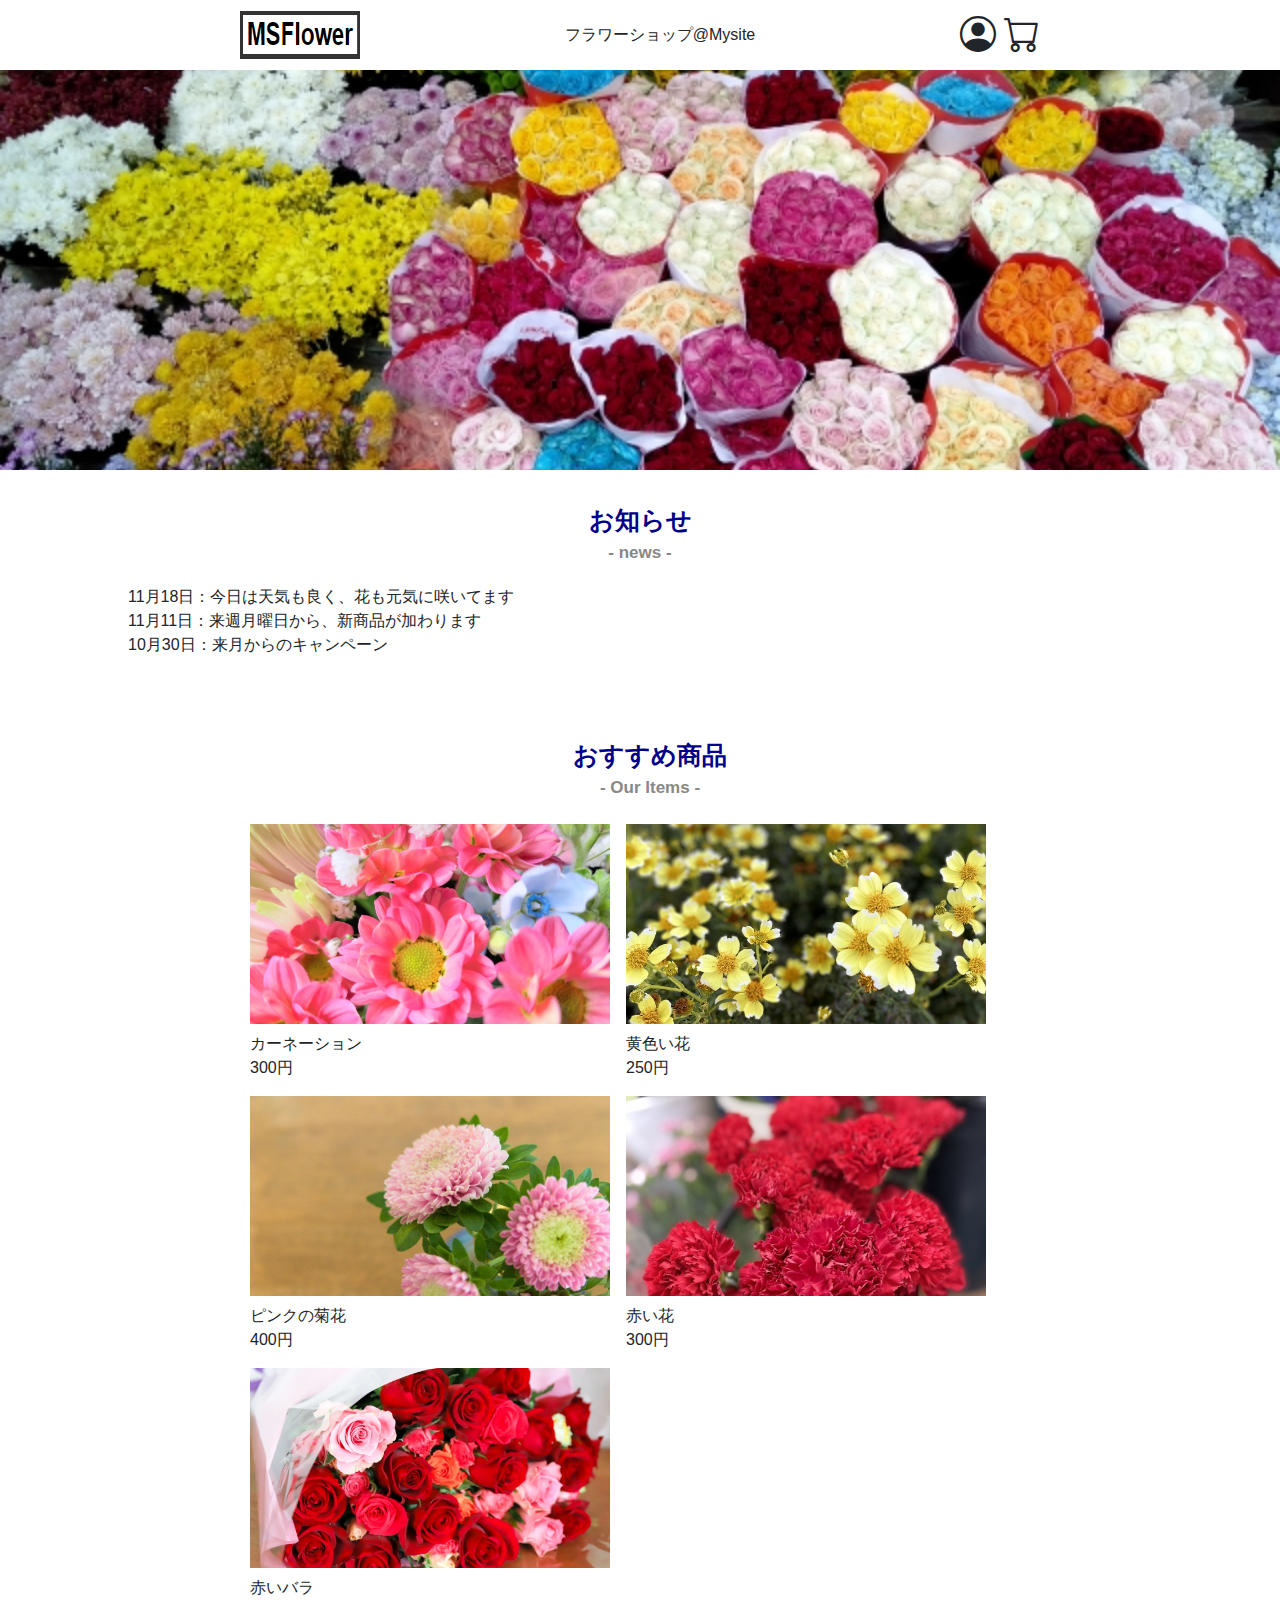
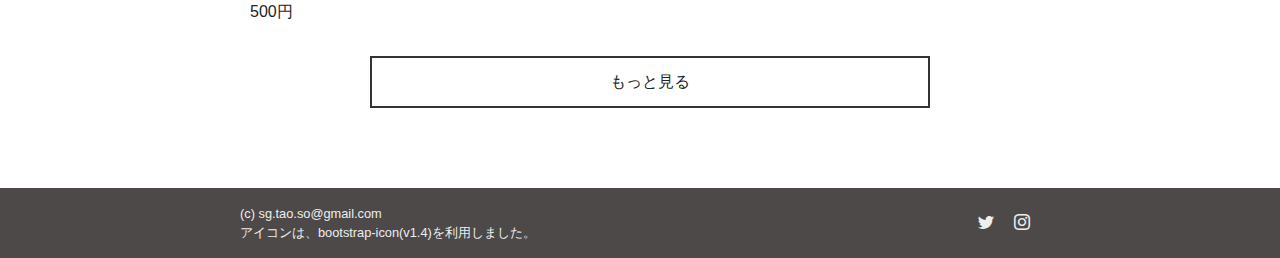
==== 01_dotinstall_flowershop/index.html @ 9a071ae2 "update 01_dotinstall_flowershop for currect path" ====
<!DOCTYPE html>
<html lang="ja">
<head>
  <meta charset="UTF-8">
  <meta http-equiv="X-UA-Compatible" content="IE=edge">
  <meta name="viewport" content="width=device-width, initial-scale=1.0">
  <title>MSFlower</title>
  <link rel="stylesheet" href="styles/vendors/bootstrap-reboot.css">
  <link rel="stylesheet" href="https://cdn.jsdelivr.net/npm/bootstrap-icons@1.4.0/font/bootstrap-icons.css">
  <link rel="icon" href="img/favicon.png">
  <link rel="stylesheet" href="styles/style.css">
</head>
<body>
  <header>
    <div class="container">
      <h1>
        <a href="index.html">
          <img src="img/logo.png" alt="MSFlower">
        </a>
      </h1>
      <p class="shopTitle">フラワーショップ@Mysite</p>
      <ul>
      <li><a href="#" target="_blank">
        <!-- ログイン -->
        <i class="bi bi-person-circle"></i>
      </a></li>
      <li><a href="#" target="_blank">
        <!-- カート -->
        <i class="bi bi-cart"></i>
      </a></li>
      </ul>
    </div>
  </header>
  <main>
    <!-- hero slider -->
    <section class="hero">
      <img src="img/hero1.png" alt="ManyFlower" class="current">
      <img src="img/hero2.png" alt="InFrontShop">
      <img src="img/hero3.png" alt="Arrengelower">
    </section>
    <!-- news list -->
    <section class="news">
      <h1 data-subtitle="- news -" class=" section-title">お知らせ</h1>
      <ul>
        <li><a href="#">11月18日：今日は天気も良く、花も元気に咲いてます</a></li>
        <li><a href="#">11月11日：来週月曜日から、新商品が加わります</a></li>
        <li><a href="#">10月30日：来月からのキャンペーン</a></li>
      </ul>
    </section>
    <!-- product lists -->
    <section class="products">
      <h1 data-subtitle="- Our Items -" class=" section-title">おすすめ商品</h1>
      <nav class="container">
        <ul>
          <!-- アイテム -->
          <li>
            <a href="#">
              <img src="img/pic1.png" alt="Carnation">
              <h2>カーネーション</h2>
              <p>300円</p>
            </a>
          </li>
          <!-- アイテム -->
          <li>
            <a href="#">
              <img src="img/pic2.png" alt="YellowFlower">
              <h2>黄色い花</h2>
              <p>250円</p>
            </a>
          </li>
          <!-- アイテム -->
          <li>
            <a href="#">
              <img src="img/pic3.png" alt="chrysanthemum">
              <h2>ピンクの菊花</h2>
              <p>400円</p>
            </a>
          </li>
          <!-- アイテム -->
          <li>
            <a href="#">
              <img src="img/pic4.png" alt="RedCarnation">
              <h2>赤い花</h2>
              <p>300円</p>
            </a>
          </li>
          <!-- アイテム -->
          <li>
            <a href="#">
              <img src="img/pic5.png" alt="RedRose">
              <h2>赤いバラ</h2>
              <p>500円</p>
            </a>
          </li>
        </ul>
        <div>
          <a href="#" class="more">もっと見る</a>
        </div>
      </なｖ>
    </section>
  </main>
  <footer>
    <div class="container">
      <small>
          <ul>
            <li>(c) sg.tao.so@gmail.com</li>
            <li>アイコンは、bootstrap-icon(v1.4)を利用しました。</li>
          </ul>
      </small>
      <ul>
        <li><a href="#">
          <i class="bi bi-twitter"></i>
          <!-- Twitter-->
        </a></li>
        <li><a href="#">
          <i class="bi bi-instagram"></i>
          <!-- Instagram -->
        </a></li>
      </ul>
    </div>
  </footer>
  <!-- load scripts -->
  <script src="scripts/libs/hero-appear.js"></script>
  <script src="scripts/main.js"></script>
</body>
</html>
---- 01_dotinstall_flowershop/styles/style.css ----
@charset "UTF-8";
.hero {
  height: 400px; }
  .hero img {
    width: 100%;
    height: 400px;
    object-fit: cover;
    position: absolute;
    opacity: 0;
    transition: opacity 1s; }
  .hero img.current {
    opacity: 1; }

/******************************************************************
Stylesheet: ベーススタイル
******************************************************************/
/* font setting */
body {
  margin: 0;
  font-family: "Kameron", "Noto Sans JP", sans-serif; }

.font-sm {
  font-size: 14px; }

.font-md, main .section-title::after {
  font-size: 17px; }

.font-lr {
  font-size: 17px; }

.font-lg, main .section-title {
  font-size: 25px; }

.mb-sm {
  margin-bottom: 16px !important; }

.mb-lg {
  margin-bottom: 80px !important; }

.pb-sm {
  padding-bottom: 16px !important; }

.pb-lg {
  padding-bottom: 80px !important; }

/* common */
h1,
h2 {
  margin: 0;
  font-weight: normal; }

p {
  margin: 0; }

img {
  vertical-align: bottom; }

ul {
  list-style: none;
  margin: 0;
  padding: 0; }

a {
  text-decoration: none;
  color: inherit;
  transition: opacity 0.3s; }
  a:hover {
    opacity: 0.5; }

/* header */
header {
  padding: 8px 0; }
  header .container {
    width: 90%;
    margin: 0 auto;
    display: flex;
    justify-content: space-between;
    align-items: center; }
  header img {
    width: 120px;
    height: 48px; }
  header .shopTitle {
    display: block;
    opacity: 0;
    transition: opacity 0.5s; }
  header ul {
    display: flex; }
    header ul > li a {
      display: flex;
      flex-direction: column;
      font-size: 24px;
      text-align: center; }
      header ul > li a i {
        font-size: 36px; }
    header ul > li + li {
      margin-left: 8px; }

/* main */
main {
  width: 100%; }
  main > section + section {
    margin: 32px 0 0 0 auto;
    padding: 32px 0 0 0; }
  main .section-title {
    text-align: center;
    font-weight: bold;
    color: #008;
    margin-bottom: 20px;
    margin-top: 0; }
  main .section-title::after {
    content: attr(data-subtitle);
    display: block;
    color: #888; }
  main .news {
    max-width: 80%;
    margin: 0 auto;
    text-align: left; }
  main .products {
    width: 100%;
    padding: 80px 0;
    margin: 0 10px auto; }
    main .products ul {
      margin: 24px auto;
      display: flex;
      flex-wrap: wrap;
      gap: 16px; }
      main .products ul > li {
        width: 45%;
        /* change style from inline-block to block for hover */ }
        main .products ul > li img {
          height: 200px;
          width: 100%;
          object-fit: cover; }
        main .products ul > li h2 {
          font-size: 16px;
          margin-top: 8px; }
        main .products ul > li a {
          display: block; }
    main .products .more {
      display: block;
      width: 70%;
      line-height: 48px;
      border: 2px solid #333;
      text-align: center;
      margin: 32px auto 0;
      transition: all 0.5s; }
      main .products .more:hover {
        color: #bbb;
        background-color: #333; }

/* fotter */
footer {
  background: #4c4948;
  padding: 16px 0;
  color: #eee; }
  footer > .container {
    display: flex;
    justify-content: space-between;
    align-items: center; }
    footer > .container > ul {
      display: flex;
      align-items: center; }
      footer > .container > ul li {
        margin: 0 10px auto; }

@media (min-width: 600px) {
  /* medium screen */
  header .container > .shopTitle {
    opacity: 1;
    transition: opacity .5s; }

  .products li {
    width: calc((100% - 32px) / 3); } }
@media (min-width: 800px) {
  /* large screen */
  .container {
    width: calc(100% - 32px);
    margin: 0 auto;
    max-width: 800px; } }

/*# sourceMappingURL=style.css.map */
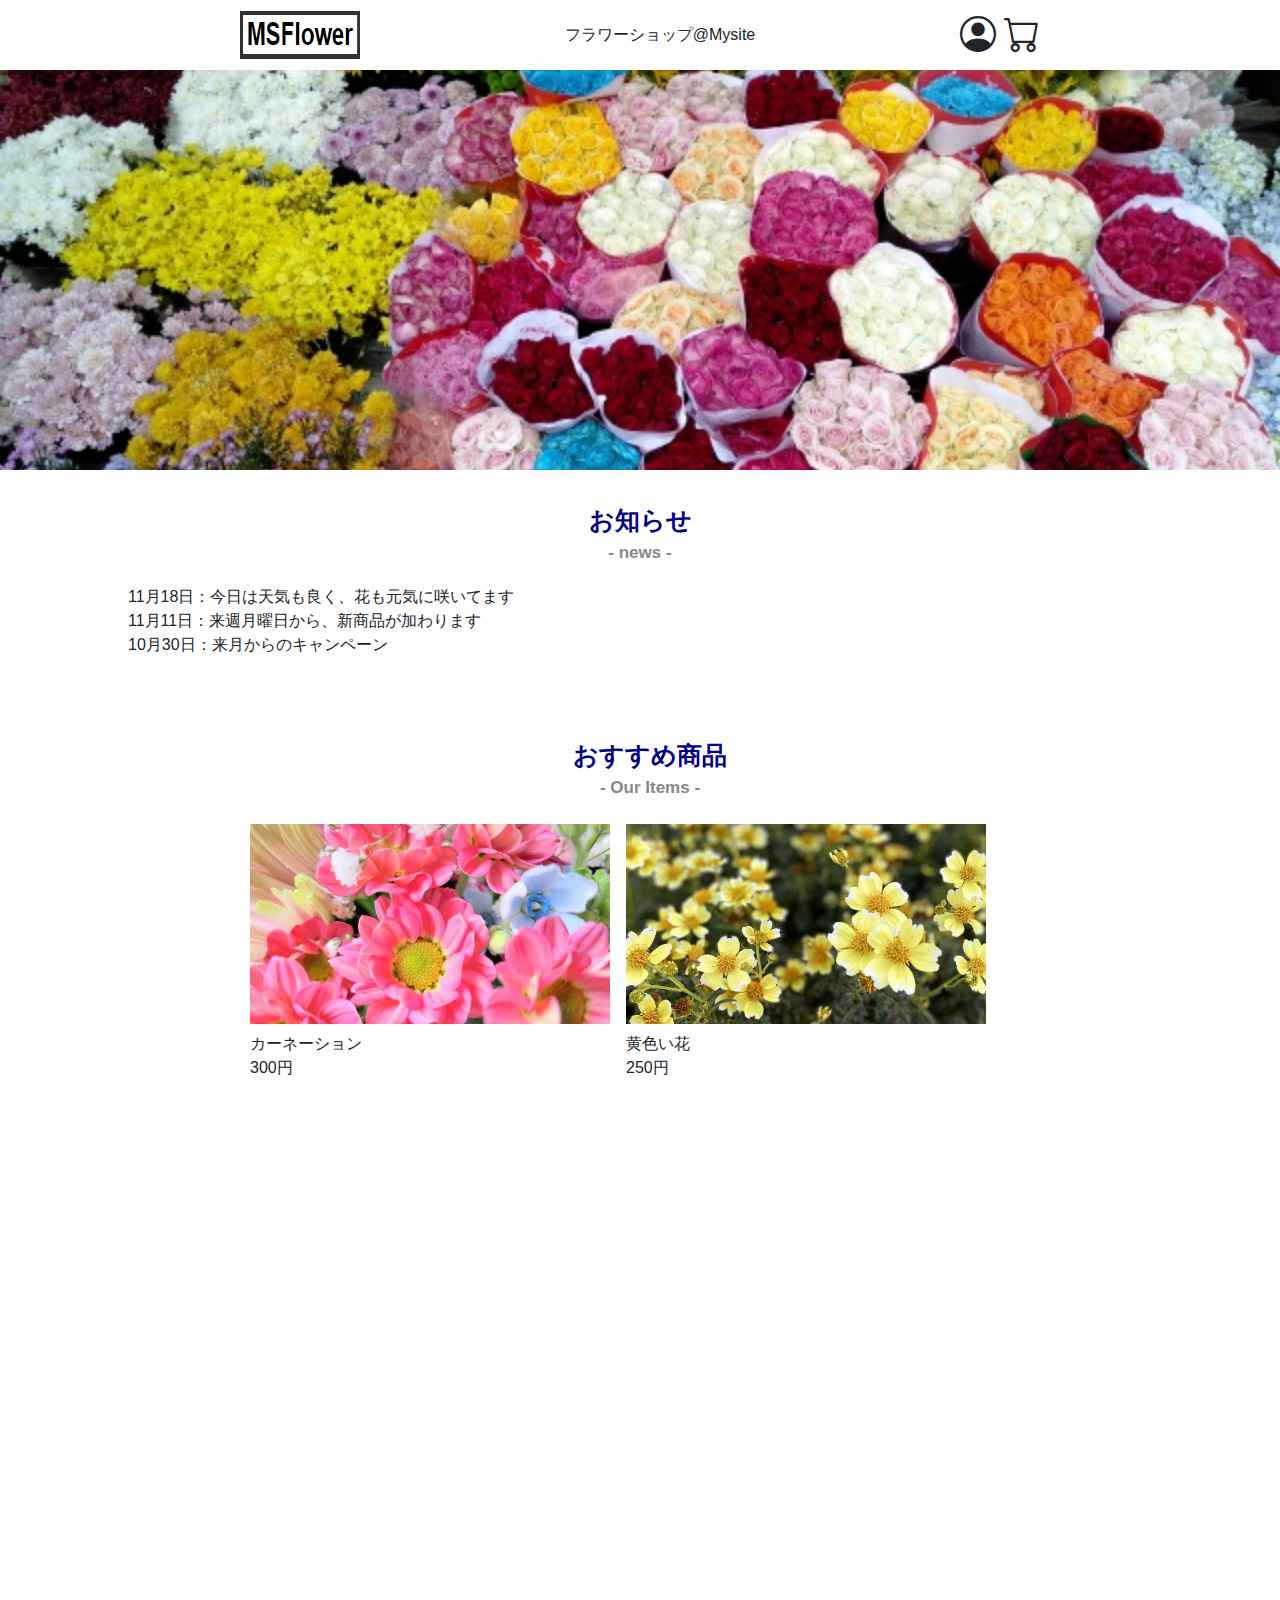
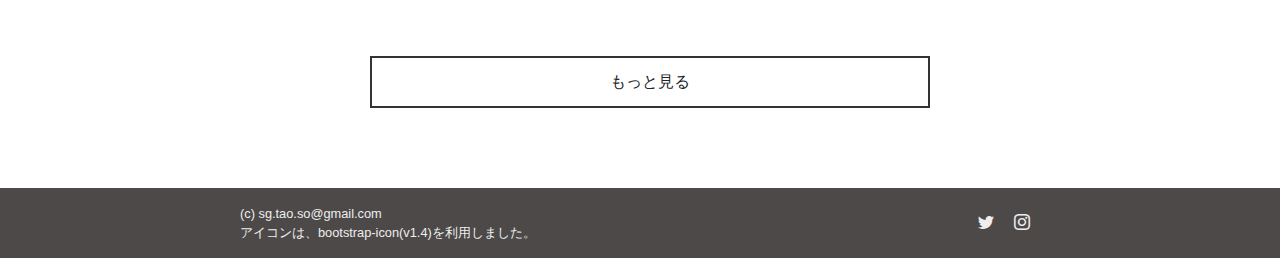
==== commit e880577f: "update 01_dotinstall for add appear style by IsObserver" ====
--- a/01_dotinstall_flowershop/index.html
+++ b/01_dotinstall_flowershop/index.html
@@ -54,43 +54,33 @@
         <ul>
           <!-- アイテム -->
           <li>
-            <a href="#">
-              <img src="img/pic1.png" alt="Carnation">
-              <h2>カーネーション</h2>
-              <p>300円</p>
-            </a>
+            <img src="img/pic1.png" alt="Carnation">
+            <h2>カーネーション</h2>
+            <p>300円</p>
           </li>
           <!-- アイテム -->
           <li>
-            <a href="#">
-              <img src="img/pic2.png" alt="YellowFlower">
-              <h2>黄色い花</h2>
-              <p>250円</p>
-            </a>
+            <img src="img/pic2.png" alt="YellowFlower">
+            <h2>黄色い花</h2>
+            <p>250円</p>
           </li>
           <!-- アイテム -->
           <li>
-            <a href="#">
-              <img src="img/pic3.png" alt="chrysanthemum">
-              <h2>ピンクの菊花</h2>
-              <p>400円</p>
-            </a>
+            <img src="img/pic3.png" alt="chrysanthemum">
+            <h2>ピンクの菊花</h2>
+            <p>400円</p>
           </li>
           <!-- アイテム -->
           <li>
-            <a href="#">
-              <img src="img/pic4.png" alt="RedCarnation">
-              <h2>赤い花</h2>
-              <p>300円</p>
-            </a>
+            <img src="img/pic4.png" alt="RedCarnation">
+            <h2>赤い花</h2>
+            <p>300円</p>
           </li>
           <!-- アイテム -->
           <li>
-            <a href="#">
-              <img src="img/pic5.png" alt="RedRose">
-              <h2>赤いバラ</h2>
-              <p>500円</p>
-            </a>
+            <img src="img/pic5.png" alt="RedRose">
+            <h2>赤いバラ</h2>
+            <p>500円</p>
           </li>
         </ul>
         <div>
@@ -121,6 +111,7 @@
   </footer>
   <!-- load scripts -->
   <script src="scripts/libs/hero-appear.js"></script>
+  <script src="scripts/libs/isob-appear.js"></script>
   <script src="scripts/main.js"></script>
 </body>
 </html>--- a/01_dotinstall_flowershop/styles/style.css
+++ b/01_dotinstall_flowershop/styles/style.css
@@ -11,13 +11,22 @@
   .hero img.current {
     opacity: 1; }
 
+.isob_elm {
+  opacity: 0;
+  transform: translateY(20px);
+  transition: all .7s; }
+  .isob_elm.appear {
+    opacity: 1;
+    transform: translateY(0); }
+
 /******************************************************************
 Stylesheet: ベーススタイル
 ******************************************************************/
 /* font setting */
 body {
   margin: 0;
-  font-family: "Kameron", "Noto Sans JP", sans-serif; }
+  font-family: "Kameron", "Noto Sans JP", sans-serif;
+  z-index: 1; }
 
 .font-sm {
   font-size: 14px; }
@@ -126,7 +135,7 @@
       gap: 16px; }
       main .products ul > li {
         width: 45%;
-        /* change style from inline-block to block for hover */ }
+        position: relative; }
         main .products ul > li img {
           height: 200px;
           width: 100%;
@@ -134,8 +143,8 @@
         main .products ul > li h2 {
           font-size: 16px;
           margin-top: 8px; }
-        main .products ul > li a {
-          display: block; }
+        main .products ul > li:hover {
+          cursor: pointer; }
     main .products .more {
       display: block;
       width: 70%;
@@ -147,6 +156,17 @@
       main .products .more:hover {
         color: #bbb;
         background-color: #333; }
+
+.popup {
+  display: block;
+  position: absolute;
+  background-color: black;
+  opacity: 0.8;
+  width: 100vw;
+  height: 100vh;
+  z-index: 9999;
+  top: 0;
+  left: 0; }
 
 /* fotter */
 footer {
